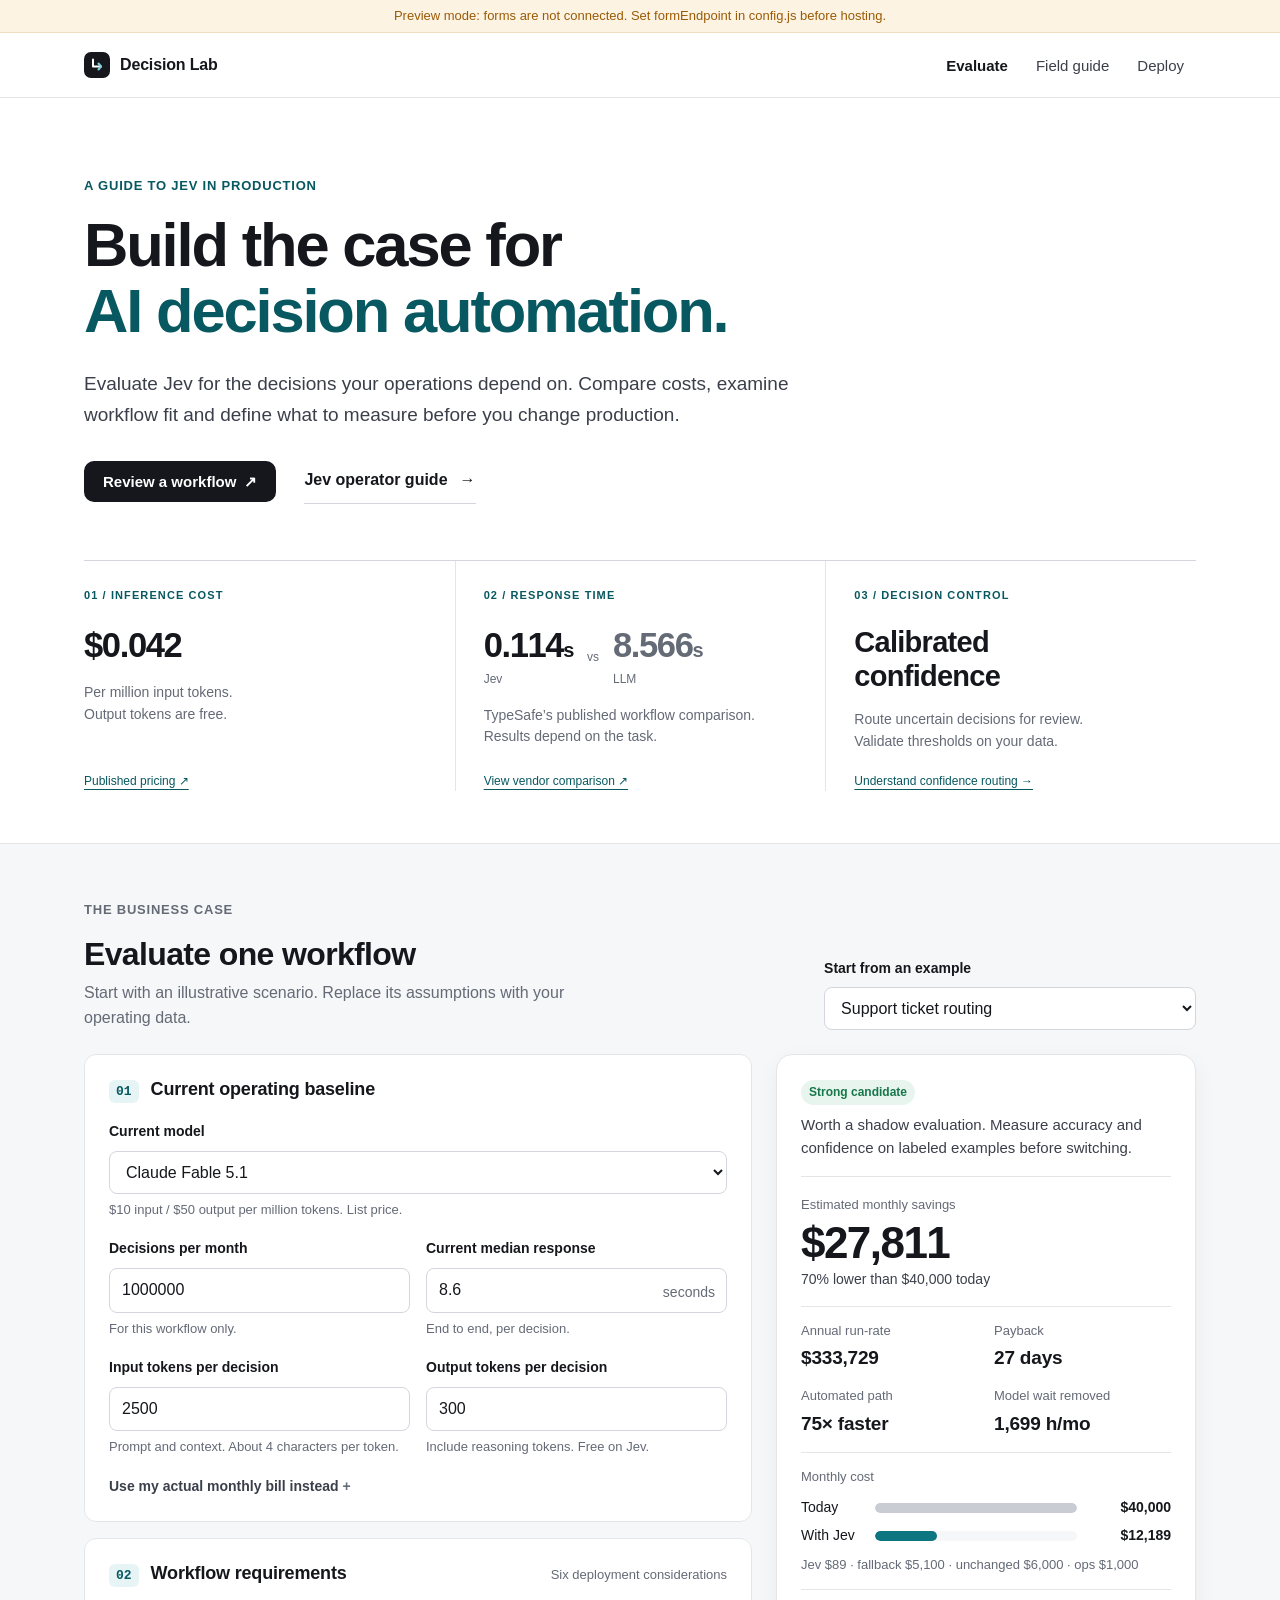
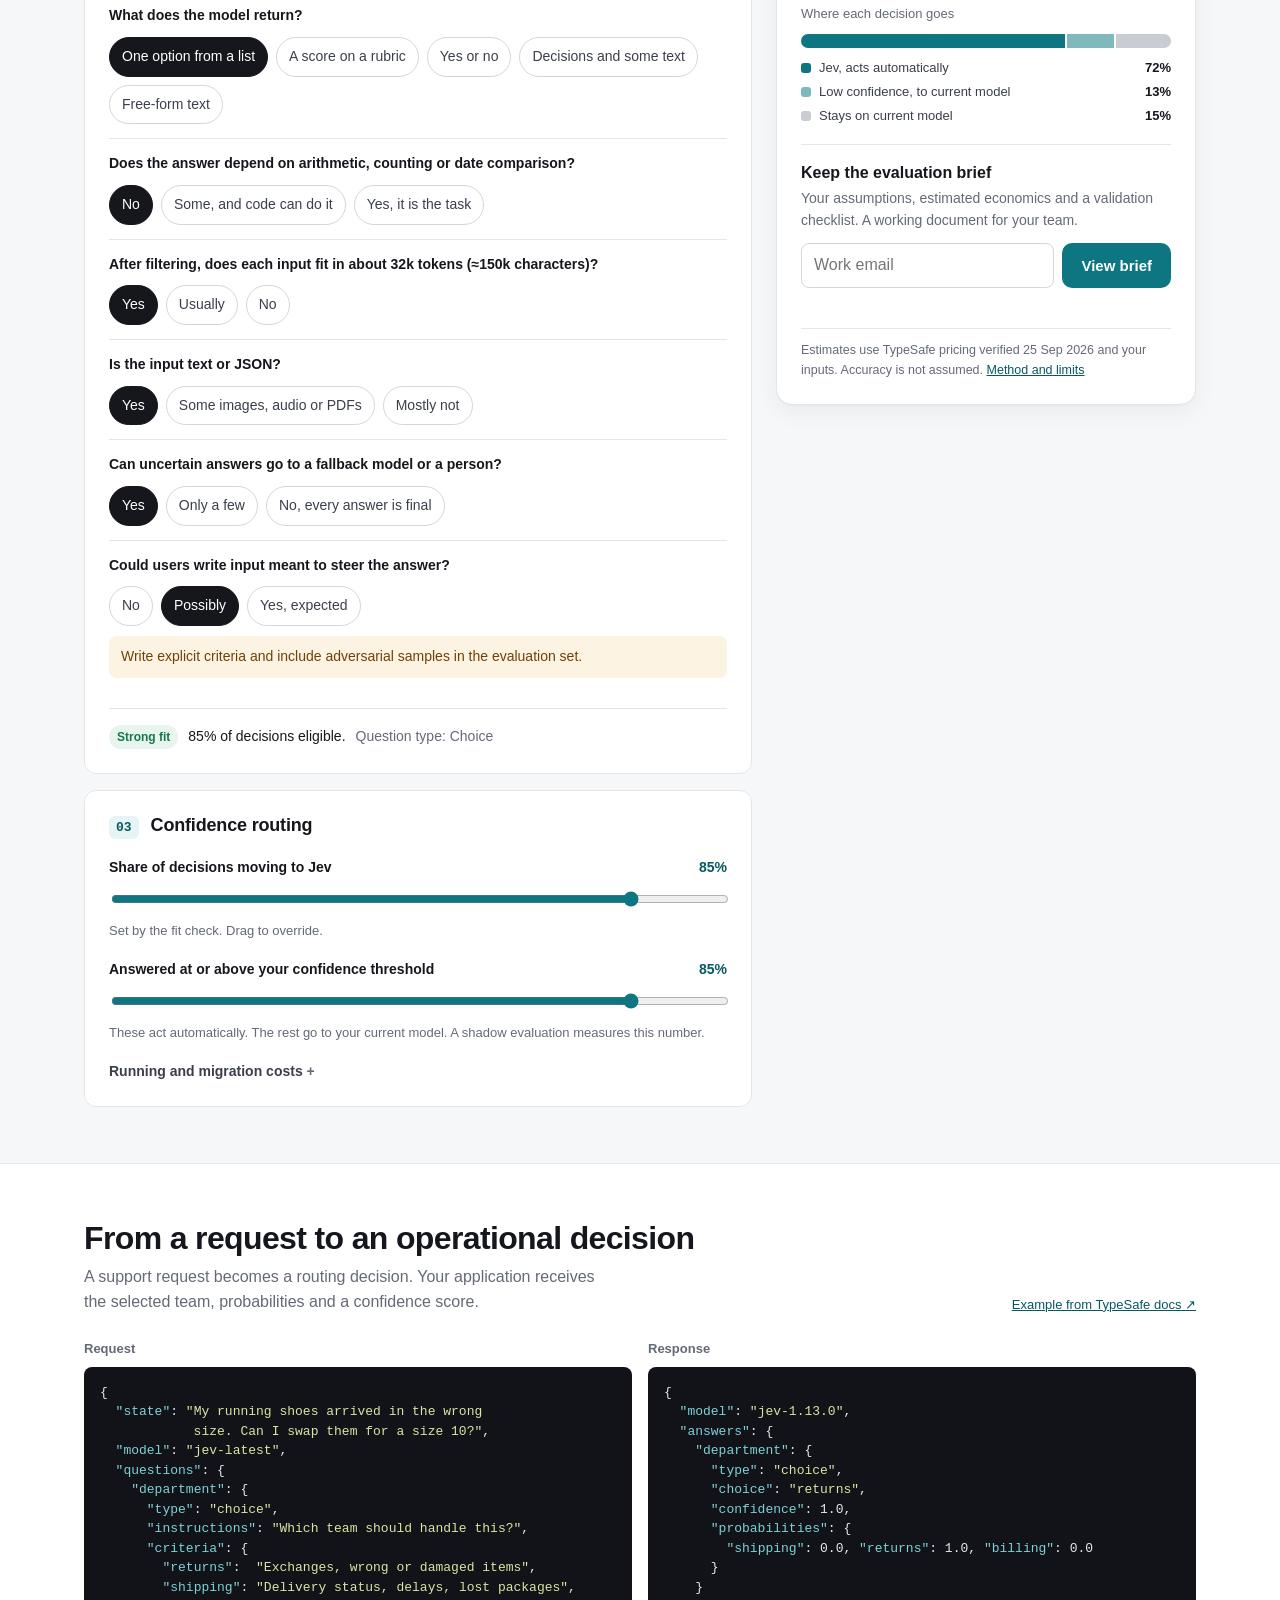
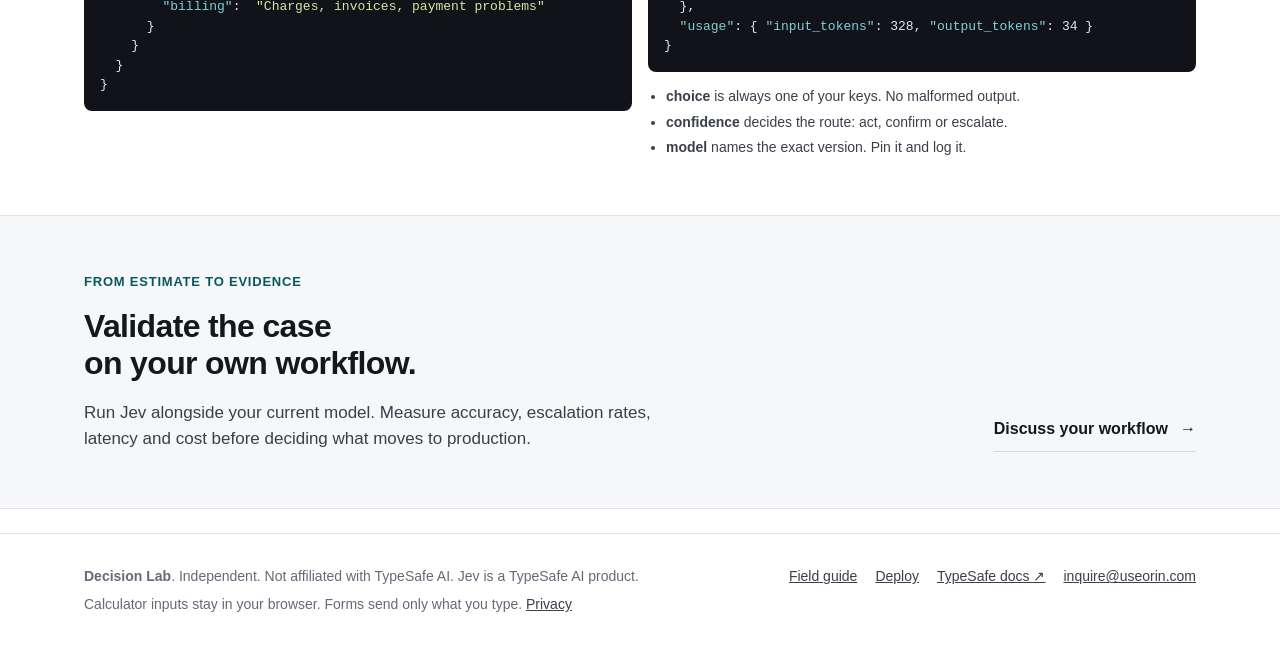
==== index.html @ 4c955097 "Publish JevLab V2 static site" ====
<!doctype html>
<html lang="en">
<head>
  <meta charset="utf-8">
  <meta name="viewport" content="width=device-width, initial-scale=1">
  <title>Evaluate Jev for production workflows | Decision Lab</title>
  <meta name="description" content="Evaluate Jev against your current workflow. Model operating costs, examine deployment constraints and identify what to validate before migration.">
  <link rel="icon" type="image/svg+xml" href="data:image/svg+xml,%3Csvg xmlns='http://www.w3.org/2000/svg' viewBox='0 0 32 32'%3E%3Crect width='32' height='32' rx='8' fill='%2315171c'/%3E%3Cpath d='M10 8v10h12' stroke='%23fff' stroke-width='3' fill='none' stroke-linecap='round' stroke-linejoin='round'/%3E%3Cpath d='M18 14l4 4-4 4' stroke='%237fd1d8' stroke-width='3' fill='none' stroke-linecap='round' stroke-linejoin='round'/%3E%3C/svg%3E">
  <link rel="stylesheet" href="assets/site.css">
  <link rel="stylesheet" href="assets/assess.css">
</head>
<body>

<header class="site-header">
  <div class="wrap">
    <a class="brand" href="index.html">
      <span class="brand-mark" aria-hidden="true"><svg viewBox="0 0 14 14"><path d="M3 1.5v7h8" stroke="#fff" stroke-width="2" fill="none" stroke-linecap="round" stroke-linejoin="round"/><path d="M8.5 5.5l2.5 3-2.5 3" stroke="#7fd1d8" stroke-width="2" fill="none" stroke-linecap="round" stroke-linejoin="round"/></svg></span>
      <span data-brand>Decision Lab</span>
    </a>
    <nav class="nav" aria-label="Main">
      <a href="index.html" aria-current="page">Evaluate</a>
      <a href="guide.html">Field guide</a>
      <a href="partner.html">Deploy</a>
    </nav>
  </div>
</header>

<main>
  <!-- 1. Hero: the outcome, then the three sourced facts -->
  <section class="hero evaluate-hero">
    <div class="wrap">
      <p class="eyebrow">A guide to Jev in production</p>
      <h1>Build the case for<br><span>AI decision automation.</span></h1>
      <p class="lede">Evaluate Jev for the decisions your operations depend on. Compare costs, examine workflow fit and define what to measure before you change production.</p>
      <div class="hero-actions">
        <a class="btn btn-primary" href="#assess">Review a workflow <span aria-hidden="true">↗</span></a>
        <a class="hero-link" href="guide.html">Jev operator guide <span aria-hidden="true">→</span></a>
      </div>
      <div class="proof" aria-label="Jev: cost, speed and control">
        <div class="proof-card"><span class="proof-label">01 / Inference cost</span><strong class="proof-value num">$0.042</strong><p>Per million input tokens.<br>Output tokens are free.</p><a href="https://docs.typesafe.ai/models" target="_blank" rel="noopener">Published pricing ↗</a></div>
        <div class="proof-card"><span class="proof-label">02 / Response time</span><div class="proof-comparison"><div><strong class="proof-value num">0.114<span>s</span></strong><span>Jev</span></div><span class="versus">vs</span><div><strong class="proof-value secondary num">8.566<span>s</span></strong><span>LLM</span></div></div><p>TypeSafe’s published workflow comparison. Results depend on the task.</p><a href="https://typesafe.ai" target="_blank" rel="noopener">View vendor comparison ↗</a></div>
        <div class="proof-card"><span class="proof-label">03 / Decision control</span><strong class="proof-value proof-text">Calibrated<br>confidence</strong><p>Route uncertain decisions for review. Validate thresholds on your data.</p><a href="guide.html">Understand confidence routing →</a></div>
      </div>
    </div>
  </section>

  <!-- 2. The assessment: inputs on the left, live result on the right -->
  <section id="assess" class="section band">
    <div class="wrap">
      <div class="section-head">
        <div>
          <p class="eyebrow">The business case</p>
          <h2>Evaluate one workflow</h2>
          <p class="muted" style="margin-top:8px">Start with an illustrative scenario. Replace its assumptions with your operating data.</p>
        </div>
        <label class="example-picker">Start from an example
          <select id="example"></select>
        </label>
      </div>

      <div class="assess-grid">
        <div class="steps">

          <!-- Step 1: workload -->
          <fieldset class="card step" id="step-workload">
            <legend class="visually-hidden">Current workload</legend>
            <div class="step-title"><span class="step-no">01</span><h3>Current operating baseline</h3></div>

            <div class="field">
              <label for="model">Current model</label>
              <select id="model"></select>
              <span class="hint" id="model-price"></span>
            </div>
            <div class="field-row custom-price" id="custom-price" hidden>
              <div class="field"><label for="price-in">Input price <span class="hint" style="display:inline">USD / M tokens</span></label><input id="price-in" type="number" min="0" step="any" inputmode="decimal"></div>
              <div class="field"><label for="price-out">Output price <span class="hint" style="display:inline">USD / M tokens</span></label><input id="price-out" type="number" min="0" step="any" inputmode="decimal"></div>
            </div>

            <div class="field-row">
              <div class="field">
                <label for="volume">Decisions per month</label>
                <input id="volume" type="number" min="0" step="1" inputmode="numeric">
                <span class="hint">For this workflow only.</span>
              </div>
              <div class="field">
                <label for="latency">Current median response</label>
                <div class="input-affix"><input id="latency" type="number" min="0" step="any" inputmode="decimal"><span>seconds</span></div>
                <span class="hint">End to end, per decision.</span>
              </div>
            </div>
            <div class="field-row">
              <div class="field">
                <label for="tok-in">Input tokens per decision</label>
                <input id="tok-in" type="number" min="1" step="1" inputmode="numeric">
                <span class="hint">Prompt and context. About 4 characters per token.</span>
              </div>
              <div class="field">
                <label for="tok-out">Output tokens per decision</label>
                <input id="tok-out" type="number" min="0" step="1" inputmode="numeric">
                <span class="hint">Include reasoning tokens. Free on Jev.</span>
              </div>
            </div>

            <details id="bill-details">
              <summary>Use my actual monthly bill instead</summary>
              <div class="field" style="margin-top:14px">
                <label for="bill">Monthly model cost for this workflow</label>
                <div class="input-affix"><input id="bill" type="number" min="0" step="any" inputmode="decimal" placeholder="Leave empty to calculate from tokens"><span>USD</span></div>
                <span class="hint">Overrides the token-based estimate. Useful with caching or batch discounts.</span>
              </div>
            </details>
          </fieldset>

          <!-- Step 2: fit check -->
          <fieldset class="card step" id="step-fit">
            <legend class="visually-hidden">Fit check</legend>
            <div class="step-title"><span class="step-no">02</span><h3>Workflow requirements</h3><span class="step-meta">Six deployment considerations</span></div>
            <div id="fit-questions"></div>
          </fieldset>

          <!-- Step 3: confidence routing and running costs -->
          <fieldset class="card step" id="step-routing">
            <legend class="visually-hidden">Confidence routing</legend>
            <div class="step-title"><span class="step-no">03</span><h3>Confidence routing</h3></div>

            <div class="field">
              <label for="eligible">Share of decisions moving to Jev <output id="eligible-out" class="range-out num"></output></label>
              <input id="eligible" type="range" min="0" max="100" step="5">
              <span class="hint" id="eligible-hint">Set by the fit check.</span>
            </div>
            <div class="field">
              <label for="auto">Answered at or above your confidence threshold <output id="auto-out" class="range-out num"></output></label>
              <input id="auto" type="range" min="0" max="100" step="5">
              <span class="hint">These act automatically. The rest go to your current model. A shadow evaluation measures this number.</span>
            </div>

            <details>
              <summary>Running and migration costs</summary>
              <div class="field-row" style="margin-top:14px">
                <div class="field">
                  <label for="ops">Added monthly operations</label>
                  <div class="input-affix"><input id="ops" type="number" min="0" step="any" inputmode="decimal"><span>USD</span></div>
                  <span class="hint">Monitoring, review queue, retries.</span>
                </div>
                <div class="field">
                  <label for="migration">One-time migration effort</label>
                  <div class="input-affix"><input id="migration" type="number" min="0" step="any" inputmode="decimal"><span>USD</span></div>
                  <span class="hint">Evaluation, integration, rollout.</span>
                </div>
              </div>
              <div class="field" style="max-width:50%">
                <label for="jev-tok">Jev input tokens per decision</label>
                <input id="jev-tok" type="number" min="1" step="1" inputmode="numeric">
                <span class="hint">Usually at or below today’s prompt. No output-format instructions needed.</span>
              </div>
            </details>
          </fieldset>
        </div>

        <!-- Live result -->
        <aside class="result" id="result" aria-live="polite">
          <div class="result-inner">
            <div class="verdict" id="verdict">
              <span class="tag" id="verdict-tag"></span>
              <p id="verdict-text"></p>
            </div>

            <div class="kpi-main">
              <span class="kpi-label">Estimated monthly savings</span>
              <strong class="num" id="r-savings">—</strong>
              <span class="kpi-sub num" id="r-savings-sub"></span>
            </div>

            <div class="kpis">
              <div><span class="kpi-label">Annual run-rate</span><strong class="num" id="r-annual">—</strong></div>
              <div><span class="kpi-label">Payback</span><strong class="num" id="r-payback">—</strong></div>
              <div><span class="kpi-label">Automated path</span><strong class="num" id="r-speed">—</strong></div>
              <div><span class="kpi-label">Model wait removed</span><strong class="num" id="r-hours">—</strong></div>
            </div>

            <div class="viz">
              <div class="viz-head"><span class="kpi-label">Monthly cost</span></div>
              <div class="cost-row"><span>Today</span><div class="track"><div class="bar bar-now" id="bar-now"></div></div><strong class="num" id="r-now">—</strong></div>
              <div class="cost-row"><span>With Jev</span><div class="track"><div class="bar bar-new" id="bar-new"></div></div><strong class="num" id="r-new">—</strong></div>
              <p class="viz-note num" id="r-cost-parts"></p>
            </div>

            <div class="viz">
              <div class="viz-head"><span class="kpi-label">Where each decision goes</span></div>
              <div class="stack" id="route-stack" role="img" aria-label="Decision routing split">
                <span class="seg-jev" id="seg-jev"></span><span class="seg-fb" id="seg-fb"></span><span class="seg-stay" id="seg-stay"></span>
              </div>
              <ul class="legend num">
                <li><i class="dot dot-jev"></i>Jev, acts automatically <b id="l-jev"></b></li>
                <li><i class="dot dot-fb"></i>Low confidence, to current model <b id="l-fb"></b></li>
                <li><i class="dot dot-stay"></i>Stays on current model <b id="l-stay"></b></li>
              </ul>
            </div>

            <p class="error" id="calc-error" role="alert"></p>

            <!-- Value first, then one field. -->
            <form class="brief-form" id="brief-form" novalidate>
              <p class="brief-title">Keep the evaluation brief</p>
              <p class="brief-sub">Your assumptions, estimated economics and a validation checklist. A working document for your team.</p>
              <div class="brief-row">
                <label class="visually-hidden" for="brief-email">Work email</label>
                <input id="brief-email" name="email" type="email" autocomplete="email" placeholder="Work email" required>
                <div class="hp" aria-hidden="true"><label>Website<input name="website" tabindex="-1" autocomplete="off"></label></div>
                <button class="btn btn-accent" type="submit">View brief</button>
              </div>
              <p class="status" id="brief-status" role="status"></p>
            </form>

            <!-- Shown after the brief: two optional details and a booking link -->
            <form class="followup" id="followup-form" hidden novalidate>
              <p class="brief-title">Add your operating context</p>
              <p class="brief-sub">Optional details to accompany your evaluation.</p>
              <div class="field"><label for="fu-company">Company</label><input id="fu-company" name="company" type="text" autocomplete="organization"></div>
              <div class="field">
                <span class="label">Your role</span>
                <div class="seg" role="radiogroup">
                  <input type="radio" name="role" id="role-exec" value="VP or Director"><label for="role-exec">VP or Director</label>
                  <input type="radio" name="role" id="role-mgr" value="Engineering manager"><label for="role-mgr">Eng manager</label>
                  <input type="radio" name="role" id="role-eng" value="Engineer"><label for="role-eng">Engineer</label>
                  <input type="radio" name="role" id="role-other" value="Other"><label for="role-other">Other</label>
                </div>
              </div>
              <div class="followup-actions">
                <button class="btn btn-ghost btn-sm" type="submit">Save details</button>
                <a class="hero-link small" href="partner.html">Explore implementation →</a>
              </div>
              <p class="status" id="followup-status" role="status"></p>
            </form>
            <button class="link-btn small" id="reopen-brief" hidden type="button">Open the brief again</button>

            <p class="assumptions">Estimates use TypeSafe pricing verified <span data-verified></span> and your inputs. Accuracy is not assumed. <a href="guide.html#limits">Method and limits</a></p>
          </div>
        </aside>
      </div>
    </div>
  </section>

  <!-- 3. What a typed decision looks like: the real example from TypeSafe's docs -->
  <section class="section">
    <div class="wrap">
      <div class="section-head">
        <div>
          <h2>From a request to an operational decision</h2>
          <p class="muted" style="margin-top:8px">A support request becomes a routing decision. Your application receives the selected team, probabilities and a confidence score.</p>
        </div>
        <a class="small" href="https://docs.typesafe.ai/primitives/choice" target="_blank" rel="noopener">Example from TypeSafe docs ↗</a>
      </div>
      <div class="grid-2 code-pair">
        <div>
          <p class="code-label">Request</p>
<pre><code>{
  <span class="k">"state"</span>: <span class="s">"My running shoes arrived in the wrong
            size. Can I swap them for a size 10?"</span>,
  <span class="k">"model"</span>: <span class="s">"jev-latest"</span>,
  <span class="k">"questions"</span>: {
    <span class="k">"department"</span>: {
      <span class="k">"type"</span>: <span class="s">"choice"</span>,
      <span class="k">"instructions"</span>: <span class="s">"Which team should handle this?"</span>,
      <span class="k">"criteria"</span>: {
        <span class="k">"returns"</span>:  <span class="s">"Exchanges, wrong or damaged items"</span>,
        <span class="k">"shipping"</span>: <span class="s">"Delivery status, delays, lost packages"</span>,
        <span class="k">"billing"</span>:  <span class="s">"Charges, invoices, payment problems"</span>
      }
    }
  }
}</code></pre>
        </div>
        <div>
          <p class="code-label">Response</p>
<pre><code>{
  <span class="k">"model"</span>: <span class="s">"jev-1.13.0"</span>,
  <span class="k">"answers"</span>: {
    <span class="k">"department"</span>: {
      <span class="k">"type"</span>: <span class="s">"choice"</span>,
      <span class="k">"choice"</span>: <span class="s">"returns"</span>,
      <span class="k">"confidence"</span>: 1.0,
      <span class="k">"probabilities"</span>: {
        <span class="k">"shipping"</span>: 0.0, <span class="k">"returns"</span>: 1.0, <span class="k">"billing"</span>: 0.0
      }
    }
  },
  <span class="k">"usage"</span>: { <span class="k">"input_tokens"</span>: 328, <span class="k">"output_tokens"</span>: 34 }
}</code></pre>
          <ul class="code-notes">
            <li><b>choice</b> is always one of your keys. No malformed output.</li>
            <li><b>confidence</b> decides the route: act, confirm or escalate.</li>
            <li><b>model</b> names the exact version. Pin it and log it.</li>
          </ul>
        </div>
      </div>
    </div>
  </section>

  <!-- 4. Partner band -->
  <section class="section band">
    <div class="wrap partner-band">
      <div>
        <p class="eyebrow">From estimate to evidence</p>
        <h2>Validate the case<br>on your own workflow.</h2>
        <p class="lede" style="font-size:17px">Run Jev alongside your current model. Measure accuracy, escalation rates, latency and cost before deciding what moves to production.</p>
      </div>
      <div class="partner-band-actions">
        <a class="hero-link" href="partner.html">Discuss your workflow <span aria-hidden="true">→</span></a>
      </div>
    </div>
  </section>
</main>

<!-- Mobile: live result pinned to the bottom until the full result is on screen -->
<div class="sticky-result" id="sticky-result" hidden>
  <div><span class="kpi-label">Monthly savings</span><strong class="num" id="s-savings">—</strong></div>
  <div><span class="kpi-label">Automated path</span><strong class="num" id="s-speed">—</strong></div>
  <a class="btn btn-accent btn-sm" href="#result">See result</a>
</div>

<footer class="site-footer">
  <div class="wrap">
    <div>
      <p><strong data-brand>Decision Lab</strong>. Independent. Not affiliated with TypeSafe AI. Jev is a TypeSafe AI product.</p>
      <p style="margin-top:6px">Calculator inputs stay in your browser. Forms send only what you type. <a href="partner.html#privacy">Privacy</a></p>
    </div>
    <nav aria-label="Footer">
      <a href="guide.html">Field guide</a>
      <a href="partner.html">Deploy</a>
      <a href="https://docs.typesafe.ai" target="_blank" rel="noopener">TypeSafe docs ↗</a>
      <a data-contact href="#"></a>
    </nav>
  </div>
</footer>

<!-- The brief: rendered by assess.js, printable as a PDF -->
<dialog id="brief-dialog" aria-labelledby="brief-heading">
  <div class="dialog-actions">
    <button class="btn btn-primary btn-sm" id="print-brief" type="button">Save as PDF</button>
    <button class="btn btn-ghost btn-sm" id="close-brief" type="button">Close</button>
  </div>
  <article id="brief-body"></article>
</dialog>

<script src="config.js"></script>
<script src="assets/site.js"></script>
<script src="assets/assess.js"></script>
</body>
</html>
---- assets/site.css ----
/* Decision Lab: shared styles for all three pages. */

/* ---------- 1. Tokens ---------- */
:root {
  --ink: #15171c;
  --ink-2: #3a3f4a;
  --muted: #646a76;
  --line: #e3e5e9;
  --line-2: #d3d6dc;
  --panel: #f6f7f8;
  --bg: #ffffff;

  --accent: #0d7680;
  --accent-ink: #075860;
  --accent-soft: #e7f4f5;

  --good: #17774a;
  --good-soft: #e8f5ee;
  --warn: #9a5b06;
  --warn-soft: #fcf3e3;
  --bad: #b3261e;
  --bad-soft: #fcecea;

  /* Chart series: Jev automated, fallback, stays on current model */
  --s-jev: #0d7680;
  --s-fallback: #7fb9be;
  --s-stay: #c9ccd2;

  --radius: 12px;
  --radius-sm: 8px;
  --max: 1160px;
  --font: -apple-system, BlinkMacSystemFont, "Segoe UI", Inter, Roboto, "Helvetica Neue", Arial, sans-serif;
  --mono: ui-monospace, SFMono-Regular, Menlo, Consolas, monospace;
}

/* ---------- 2. Base ---------- */
* { box-sizing: border-box; }
html { scroll-behavior: smooth; -webkit-text-size-adjust: 100%; }
body {
  margin: 0;
  background: var(--bg);
  color: var(--ink);
  font: 16px/1.55 var(--font);
  -webkit-font-smoothing: antialiased;
}
h1, h2, h3, h4 { margin: 0; line-height: 1.15; letter-spacing: -0.02em; font-weight: 650; }
h1 { font-size: clamp(34px, 5vw, 54px); letter-spacing: -0.035em; }
h2 { font-size: clamp(24px, 3vw, 32px); }
h3 { font-size: 18px; letter-spacing: -0.01em; }
p { margin: 0; }
a { color: var(--accent-ink); }
a:hover { color: var(--ink); }
code, pre { font-family: var(--mono); font-size: 13px; }
.num { font-variant-numeric: tabular-nums; }
.muted { color: var(--muted); }
.small { font-size: 13px; }
.wrap { max-width: var(--max); margin: 0 auto; padding: 0 24px; }
[hidden] { display: none !important; }
.visually-hidden { position: absolute; width: 1px; height: 1px; overflow: hidden; clip: rect(0 0 0 0); white-space: nowrap; }
:focus-visible { outline: 2px solid var(--accent); outline-offset: 2px; }

/* ---------- 3. Preview banner (only when no form endpoint is set) ---------- */
.preview-banner {
  background: var(--warn-soft); color: var(--warn);
  font-size: 13px; text-align: center; padding: 6px 16px;
  border-bottom: 1px solid #f0dfbf;
}

/* ---------- 4. Header and nav ---------- */
.site-header { position: sticky; top: 0; z-index: 20; background: rgba(255,255,255,.92); backdrop-filter: saturate(1.4) blur(10px); border-bottom: 1px solid var(--line); }
.site-header .wrap { display: flex; align-items: center; gap: 24px; height: 64px; }
.brand { display: inline-flex; align-items: center; gap: 10px; font-weight: 650; color: var(--ink); text-decoration: none; letter-spacing: -0.01em; }
.brand-mark { width: 26px; height: 26px; border-radius: 7px; background: var(--ink); display: grid; place-items: center; }
.brand-mark svg { width: 14px; height: 14px; }
.nav { display: flex; gap: 4px; margin-left: auto; align-items: center; }
.nav a { color: var(--ink-2); text-decoration: none; font-size: 15px; padding: 8px 12px; border-radius: 8px; }
.nav a:hover { background: var(--panel); color: var(--ink); }
.nav a[aria-current="page"] { color: var(--ink); font-weight: 600; }
.nav .btn { margin-left: 8px; }
.nav a.btn-primary, .nav a.btn-primary:hover { color: #fff; background: var(--ink); }

/* ---------- 5. Buttons ---------- */
.btn {
  display: inline-flex; align-items: center; justify-content: center; gap: 8px;
  font: 600 15px/1 var(--font); text-decoration: none; cursor: pointer;
  border-radius: 10px; padding: 12px 18px; border: 1px solid transparent;
  transition: background .15s, border-color .15s, color .15s;
}
.btn-primary { background: var(--ink); color: #fff; }
.btn-primary:hover { background: #2a2e37; color: #fff; }
.btn-accent { background: var(--accent); color: #fff; }
.btn-accent:hover { background: var(--accent-ink); color: #fff; }
.btn-ghost { background: #fff; color: var(--ink); border-color: var(--line-2); }
.btn-ghost:hover { border-color: var(--ink); color: var(--ink); }
.btn-sm { padding: 9px 14px; font-size: 14px; }
.btn[disabled] { opacity: .5; cursor: not-allowed; }
.link-btn { background: none; border: 0; padding: 0; font: inherit; color: var(--accent-ink); cursor: pointer; text-decoration: underline; text-underline-offset: 2px; }
.hero-link { display: inline-flex; align-items: center; gap: 12px; color: var(--ink); font-weight: 600; text-decoration: none; padding: 10px 0; border-bottom: 1px solid var(--line-2); }
.hero-link:hover { color: var(--accent-ink); border-color: var(--accent); }

/* ---------- 6. Hero ---------- */
.hero { padding: 64px 0 40px; }
.eyebrow { font-size: 13px; font-weight: 600; letter-spacing: .06em; text-transform: uppercase; color: var(--accent-ink); margin-bottom: 16px; }
.lede { font-size: 19px; color: var(--ink-2); max-width: 620px; margin-top: 18px; }
.hero-actions { display: flex; gap: 12px; flex-wrap: wrap; margin-top: 28px; }

/* Proof strip: three sourced facts */
.proof { display: grid; grid-template-columns: repeat(3, 1fr); border: 1px solid var(--line); border-radius: var(--radius); margin-top: 44px; }
.proof > div { padding: 18px 20px; }
.proof > div + div { border-left: 1px solid var(--line); }
.proof strong { display: block; font-size: 22px; letter-spacing: -0.02em; font-weight: 650; }
.proof span { font-size: 14px; color: var(--muted); }

/* ---------- 7. Sections ---------- */
.section { padding: 56px 0; }
.section-head { display: flex; justify-content: space-between; align-items: end; gap: 24px; margin-bottom: 24px; }
.section-head p { color: var(--muted); max-width: 520px; }
.band { background: var(--panel); border-top: 1px solid var(--line); border-bottom: 1px solid var(--line); }

/* ---------- 8. Form controls ---------- */
label, .label { display: block; font-size: 14px; font-weight: 600; color: var(--ink); }
.hint { display: block; font-size: 13px; font-weight: 400; color: var(--muted); margin-top: 6px; }
input[type=text], input[type=email], input[type=number], input[type=url], select, textarea {
  width: 100%; margin-top: 8px; padding: 11px 12px;
  font: 16px/1.3 var(--font); color: var(--ink);
  background: #fff; border: 1px solid var(--line-2); border-radius: var(--radius-sm);
}
textarea { resize: vertical; min-height: 88px; }
input:focus, select:focus, textarea:focus { outline: 2px solid var(--accent); outline-offset: 0; border-color: var(--accent); }
input[aria-invalid=true] { border-color: var(--bad); }
input[type=range] { width: 100%; accent-color: var(--accent); margin-top: 12px; }
.field { margin-bottom: 18px; }
.field-row { display: grid; grid-template-columns: 1fr 1fr; gap: 16px; }
.input-affix { position: relative; }
.input-affix span { position: absolute; right: 12px; top: 50%; transform: translateY(-20%); color: var(--muted); font-size: 14px; pointer-events: none; }
.input-affix input { padding-right: 64px; }

/* Segmented choice (radio pills) */
.seg { display: flex; flex-wrap: wrap; gap: 8px; margin-top: 10px; }
.seg input { position: absolute; opacity: 0; pointer-events: none; }
.seg label {
  font-weight: 500; font-size: 14px; color: var(--ink-2);
  padding: 8px 12px; border: 1px solid var(--line-2); border-radius: 999px; cursor: pointer; background: #fff;
}
.seg label:hover { border-color: var(--ink); }
.seg input:checked + label { background: var(--ink); color: #fff; border-color: var(--ink); }
.seg input:focus-visible + label { outline: 2px solid var(--accent); outline-offset: 2px; }

/* Honeypot: hidden from people, visible to bots */
.hp { position: absolute; left: -9999px; width: 1px; height: 1px; overflow: hidden; }

details > summary { cursor: pointer; list-style: none; font-weight: 600; font-size: 14px; color: var(--ink-2); }
details > summary::-webkit-details-marker { display: none; }
details > summary::after { content: " +"; color: var(--muted); }
details[open] > summary::after { content: " –"; }

/* ---------- 9. Status messages ---------- */
.status { font-size: 14px; margin-top: 10px; min-height: 1em; }
.status.ok { color: var(--good); }
.status.err { color: var(--bad); }

/* ---------- 10. Cards and tables ---------- */
.card { border: 1px solid var(--line); border-radius: var(--radius); padding: 24px; background: #fff; }
.grid-3 { display: grid; grid-template-columns: repeat(3, minmax(0, 1fr)); gap: 16px; }
.grid-2 { display: grid; grid-template-columns: repeat(2, minmax(0, 1fr)); gap: 16px; }
.step-no { font: 600 13px/1 var(--mono); color: var(--accent-ink); background: var(--accent-soft); border-radius: 6px; padding: 5px 7px; display: inline-block; margin-bottom: 14px; }
table { width: 100%; border-collapse: collapse; font-size: 15px; }
th, td { text-align: left; padding: 12px 14px; border-bottom: 1px solid var(--line); vertical-align: top; }
th { font-size: 13px; font-weight: 600; color: var(--muted); }
.table-wrap { overflow-x: auto; border: 1px solid var(--line); border-radius: var(--radius); }
.table-wrap table tr:last-child td { border-bottom: 0; }
pre { max-width: 100%; background: #111318; color: #e6e8ec; border-radius: var(--radius-sm); padding: 16px; overflow-x: auto; line-height: 1.5; margin: 0; }
pre .k { color: #7fd1d8; } pre .s { color: #d6e6a3; } pre .c { color: #8b919c; }

/* Tags */
.tag { display: inline-block; font-size: 12px; font-weight: 600; padding: 3px 8px; border-radius: 999px; }
.tag-good { background: var(--good-soft); color: var(--good); }
.tag-warn { background: var(--warn-soft); color: var(--warn); }
.tag-bad { background: var(--bad-soft); color: var(--bad); }
.tag-neutral { background: var(--panel); color: var(--ink-2); }

/* ---------- 11. Footer ---------- */
.site-footer { border-top: 1px solid var(--line); padding: 32px 0 48px; margin-top: 24px; font-size: 14px; color: var(--muted); }
.site-footer .wrap { display: grid; grid-template-columns: 1.4fr 1fr; gap: 24px; }
.site-footer nav { display: flex; gap: 18px; justify-content: flex-end; flex-wrap: wrap; }
.site-footer a { color: var(--ink-2); }

/* ---------- 12. Responsive ---------- */
@media (max-width: 860px) {
  .site-header .wrap { flex-wrap: wrap; gap: 10px; height: auto; min-height: 64px; padding-top: 14px; padding-bottom: 14px; }
  .nav { flex-wrap: wrap; }
  .nav a:not(.btn) { display: inline-block; }
  .nav .nav-keep { display: inline-block !important; }
  .proof { grid-template-columns: 1fr; }
  .proof > div + div { border-left: 0; border-top: 1px solid var(--line); }
  .grid-3, .grid-2 { grid-template-columns: minmax(0, 1fr); }
  .section-head { flex-direction: column; align-items: start; }
  .site-footer .wrap { grid-template-columns: 1fr; }
  .site-footer nav { justify-content: flex-start; }
}
@media (max-width: 560px) {
  .wrap { padding: 0 16px; }
  .hero { padding: 40px 0 28px; }
  .lede { font-size: 17px; }
  .field-row { grid-template-columns: 1fr; gap: 0; }
  .nav .btn { padding: 9px 12px; font-size: 14px; }
  .site-header .nav { width: 100%; justify-content: space-between; gap: 4px; }
  .site-header .nav a { font-size: 13px; padding: 8px 4px; }
  main section[id] { scroll-margin-top: 112px; }
}

/* ---------- 13. Print: only the brief prints ---------- */
@media print {
  body.printing > *:not(#brief-dialog) { display: none !important; }
  body.printing #brief-dialog { position: static; border: 0; padding: 0; max-width: none; box-shadow: none; }
  body.printing .dialog-actions { display: none !important; }
}
---- assets/assess.css ----
/* Decision Lab: styles for the assessment page only. */

/* Editorial hero: business question followed by sourced evidence. */
.evaluate-hero { padding: 78px 0 52px; }
.evaluate-hero h1 { font-size: clamp(38px, 4.8vw, 64px); max-width: 940px; line-height: 1.07; }
.evaluate-hero h1 > span { color: var(--accent-ink); }
.evaluate-hero .lede { max-width: 720px; line-height: 1.65; margin-top: 24px; }
.evaluate-hero .hero-actions { align-items: center; gap: 28px; }
.evaluate-hero .proof { border: 0; border-radius: 0; border-top: 1px solid var(--line-2); margin-top: 56px; }
.evaluate-hero .proof-card { padding: 26px 28px 0; display: flex; flex-direction: column; align-items: flex-start; }
.evaluate-hero .proof-card:first-child { padding-left: 0; }
.evaluate-hero .proof-card:last-child { padding-right: 0; }
.evaluate-hero .proof-label { display: block; font-size: 11px; text-transform: uppercase; letter-spacing: .1em; color: var(--accent-ink); font-weight: 650; margin-bottom: 22px; }
.evaluate-hero .proof-value { font-size: clamp(28px, 2.7vw, 38px); line-height: 1.15; letter-spacing: -.04em; font-weight: 600; }
.evaluate-hero .proof-text { font-size: 29px; letter-spacing: -.025em; }
.evaluate-hero .proof-card p { font-size: 14px; color: var(--muted); margin: 16px 0 20px; max-width: 280px; }
.evaluate-hero .proof-card > a { font-size: 12px; text-underline-offset: 4px; margin-top: auto; }
.proof-comparison { display: flex; gap: 14px; align-items: center; }
.proof-comparison > div > span { display: block; font-size: 12px; margin-top: 4px; }
.proof-comparison .proof-value > span { font-size: 20px; color: inherit; }
.proof-comparison .secondary { color: var(--muted); }
.proof-comparison .versus { font-size: 12px; }
@media (max-width: 860px) {
  .evaluate-hero .proof { gap: 0; margin-top: 36px; }
  .evaluate-hero .proof-card, .evaluate-hero .proof-card:first-child, .evaluate-hero .proof-card:last-child { padding: 24px 0; }
  .evaluate-hero .proof-label { margin-bottom: 12px; }
  .evaluate-hero .proof-card p { max-width: none; margin: 12px 0; }
}
@media (max-width: 560px) {
  .evaluate-hero { padding: 40px 0 12px; }
  .evaluate-hero .hero-actions { gap: 20px; }
}

/* ---------- Layout: steps left, sticky result right ---------- */
.assess-grid { display: grid; grid-template-columns: minmax(0, 1fr) 420px; gap: 24px; align-items: start; }
.steps { display: grid; gap: 16px; }
.step { margin: 0; min-width: 0; }
.step-title { display: flex; align-items: baseline; gap: 12px; margin-bottom: 18px; flex-wrap: wrap; }
.step-title .step-no { margin: 0; }
.step-meta { margin-left: auto; font-size: 13px; color: var(--muted); }
.example-picker { min-width: 280px; }
.range-out { float: right; font-weight: 600; color: var(--accent-ink); }

/* ---------- Fit check ---------- */
.fit-q { padding: 14px 0; border-top: 1px solid var(--line); }
.fit-q:first-child { border-top: 0; padding-top: 0; }
.fit-q > .label { font-weight: 600; }
.fit-flag { margin-top: 10px; font-size: 14px; padding: 10px 12px; border-radius: var(--radius-sm); }
.fit-flag.warn { background: var(--warn-soft); color: #6f4204; }
.fit-flag.bad { background: var(--bad-soft); color: #8a1c16; }
.fit-summary { display: flex; gap: 10px; align-items: center; flex-wrap: wrap; margin-top: 16px; padding-top: 16px; border-top: 1px solid var(--line); font-size: 14px; }

/* ---------- Result panel ---------- */
.result { position: sticky; top: 84px; }
.result-inner { background: #fff; border: 1px solid var(--line); border-radius: 16px; padding: 24px; box-shadow: 0 1px 2px rgba(20,23,28,.04), 0 8px 24px rgba(20,23,28,.05); }
.verdict { padding-bottom: 16px; border-bottom: 1px solid var(--line); }
.verdict p { margin-top: 8px; font-size: 15px; color: var(--ink-2); }
.kpi-label { display: block; font-size: 13px; color: var(--muted); }
.kpi-main { padding: 18px 0 14px; }
.kpi-main strong { display: block; font-size: 44px; letter-spacing: -0.035em; font-weight: 700; line-height: 1.1; margin-top: 4px; }
.kpi-main strong.neg { color: var(--bad); }
.kpi-sub { font-size: 14px; color: var(--ink-2); }
.kpis { display: grid; grid-template-columns: 1fr 1fr; gap: 14px 16px; padding: 14px 0; border-top: 1px solid var(--line); }
.kpis strong { display: block; font-size: 19px; font-weight: 650; letter-spacing: -0.01em; margin-top: 2px; }

.viz { padding: 14px 0; border-top: 1px solid var(--line); }
.viz-head { margin-bottom: 10px; }
.cost-row { display: grid; grid-template-columns: 64px 1fr 84px; align-items: center; gap: 10px; font-size: 14px; margin: 6px 0; }
.cost-row strong { text-align: right; font-weight: 600; }
.track { height: 10px; background: var(--panel); border-radius: 999px; overflow: hidden; }
.bar { height: 100%; border-radius: 999px; transition: width .25s ease; }
.bar-now { background: var(--s-stay); }
.bar-new { background: var(--accent); }
.viz-note { font-size: 13px; color: var(--muted); margin-top: 8px; }

.stack { display: flex; height: 14px; border-radius: 999px; overflow: hidden; gap: 2px; background: #fff; }
.stack span { display: block; height: 100%; transition: width .25s ease; }
.seg-jev { background: var(--s-jev); }
.seg-fb { background: var(--s-fallback); }
.seg-stay { background: var(--s-stay); }
.legend { list-style: none; padding: 0; margin: 10px 0 0; font-size: 13px; color: var(--ink-2); display: grid; gap: 4px; }
.legend li { display: flex; align-items: center; gap: 8px; }
.legend b { margin-left: auto; font-weight: 600; color: var(--ink); }
.dot { width: 10px; height: 10px; border-radius: 3px; display: inline-block; }
.dot-jev { background: var(--s-jev); } .dot-fb { background: var(--s-fallback); } .dot-stay { background: var(--s-stay); }

.error { color: var(--bad); font-size: 14px; }
.error:empty { display: none; }

/* Brief capture */
.brief-form, .followup { border-top: 1px solid var(--line); padding-top: 16px; margin-top: 4px; }
.brief-title { font-weight: 650; }
.brief-sub { font-size: 14px; color: var(--muted); margin-top: 2px; }
.brief-row { display: flex; gap: 8px; margin-top: 12px; }
.brief-row input { margin-top: 0; }
.brief-row .btn { flex: none; }
.followup .field { margin: 12px 0 0; }
.followup-actions { display: flex; gap: 8px; flex-wrap: wrap; margin-top: 16px; }
.assumptions { font-size: 12.5px; color: var(--muted); margin-top: 16px; padding-top: 12px; border-top: 1px solid var(--line); }

/* ---------- Code pair ---------- */
.code-label { font-size: 13px; font-weight: 600; color: var(--muted); margin-bottom: 8px; }
.code-notes { margin: 14px 0 0; padding-left: 18px; font-size: 14px; color: var(--ink-2); display: grid; gap: 4px; }

/* ---------- Partner band ---------- */
.partner-band { display: grid; grid-template-columns: 1.5fr 1fr; gap: 32px; align-items: end; }
.partner-band-actions { display: flex; gap: 12px; flex-wrap: wrap; justify-content: flex-end; }

/* ---------- Mobile sticky result ---------- */
.sticky-result {
  position: fixed; left: 0; right: 0; bottom: 0; z-index: 30;
  display: none; align-items: center; gap: 16px;
  padding: 10px 16px calc(10px + env(safe-area-inset-bottom));
  background: #fff; border-top: 1px solid var(--line); box-shadow: 0 -6px 20px rgba(20,23,28,.08);
}
.sticky-result strong { font-size: 17px; font-weight: 700; }
.sticky-result .btn { margin-left: auto; }

/* ---------- Brief dialog ---------- */
dialog#brief-dialog { width: min(820px, calc(100vw - 32px)); max-height: calc(100vh - 48px); border: 1px solid var(--line); border-radius: 16px; padding: 0; }
dialog#brief-dialog::backdrop { background: rgba(20,23,28,.45); }
.dialog-actions { position: sticky; top: 0; display: flex; gap: 8px; justify-content: flex-end; padding: 12px 16px; background: rgba(255,255,255,.95); border-bottom: 1px solid var(--line); }
#brief-body { padding: 28px 36px 40px; }
#brief-body h1 { font-size: 28px; }
#brief-body h2 { font-size: 18px; margin: 28px 0 10px; }
#brief-body p, #brief-body li { font-size: 15px; }
#brief-body table { font-size: 14px; margin-top: 6px; }
#brief-body th, #brief-body td { padding: 8px 10px; }
#brief-body ol, #brief-body ul { padding-left: 20px; margin: 8px 0 0; display: grid; gap: 6px; }
.brief-meta { color: var(--muted); font-size: 14px; margin-top: 6px; }
.brief-kpis { display: grid; grid-template-columns: repeat(4, 1fr); gap: 12px; margin-top: 20px; }
.brief-kpis div { border: 1px solid var(--line); border-radius: 10px; padding: 12px; }
.brief-kpis strong { display: block; font-size: 20px; margin-top: 2px; }
.brief-foot { margin-top: 28px; padding-top: 12px; border-top: 1px solid var(--line); font-size: 12.5px; color: var(--muted); }

/* ---------- Responsive ---------- */
@media (max-width: 1020px) {
  .assess-grid { grid-template-columns: 1fr; }
  .result { position: static; }
  .sticky-result:not([hidden]) { display: flex; }
  body { padding-bottom: 72px; }
  .partner-band { grid-template-columns: 1fr; }
  .partner-band-actions { justify-content: flex-start; }
}
@media (max-width: 560px) {
  .example-picker { min-width: 0; width: 100%; }
  .step-meta { margin-left: 0; width: 100%; }
  .kpi-main strong { font-size: 38px; }
  .brief-row { flex-direction: column; }
  .brief-kpis { grid-template-columns: 1fr 1fr; }
  #brief-body { padding: 20px; }
  .field[style*="max-width"] { max-width: none !important; }
}
@media print {
  .brief-kpis { grid-template-columns: repeat(4, 1fr); }
  #brief-body { padding: 0; }
}
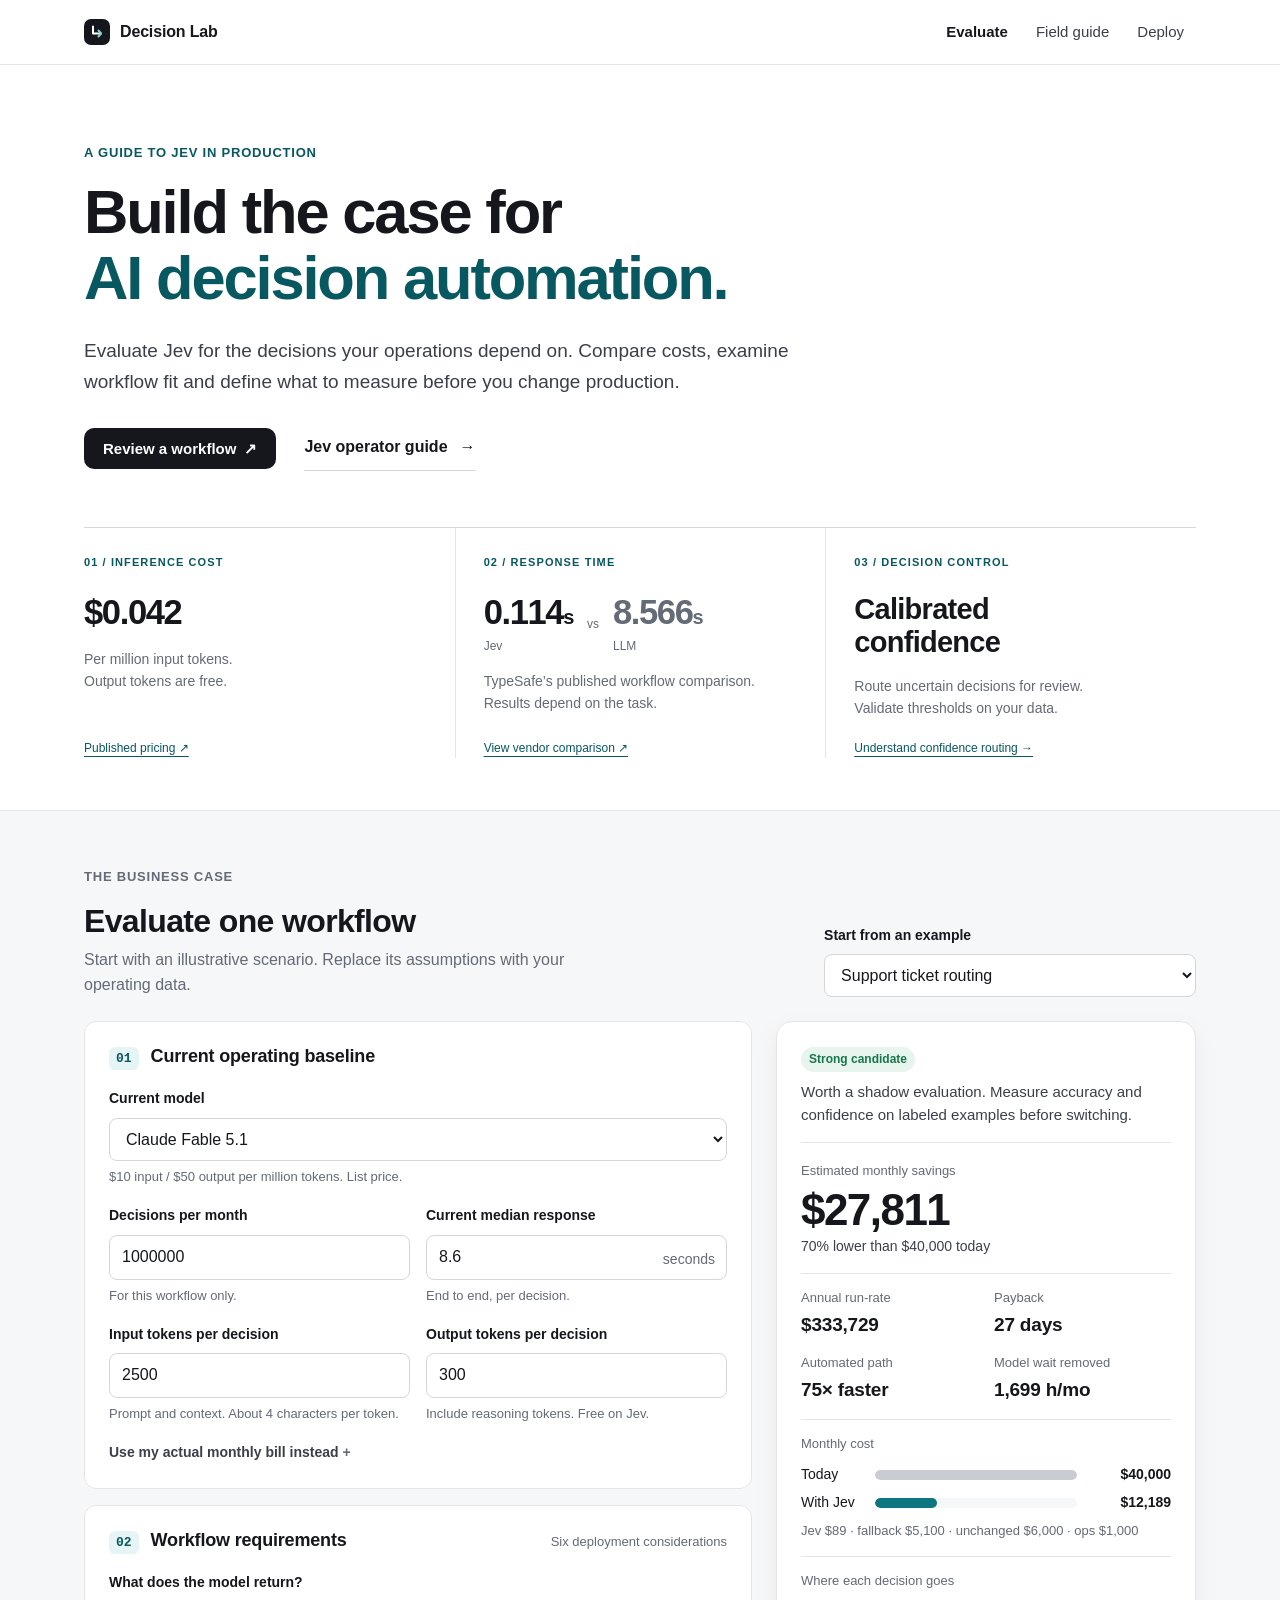
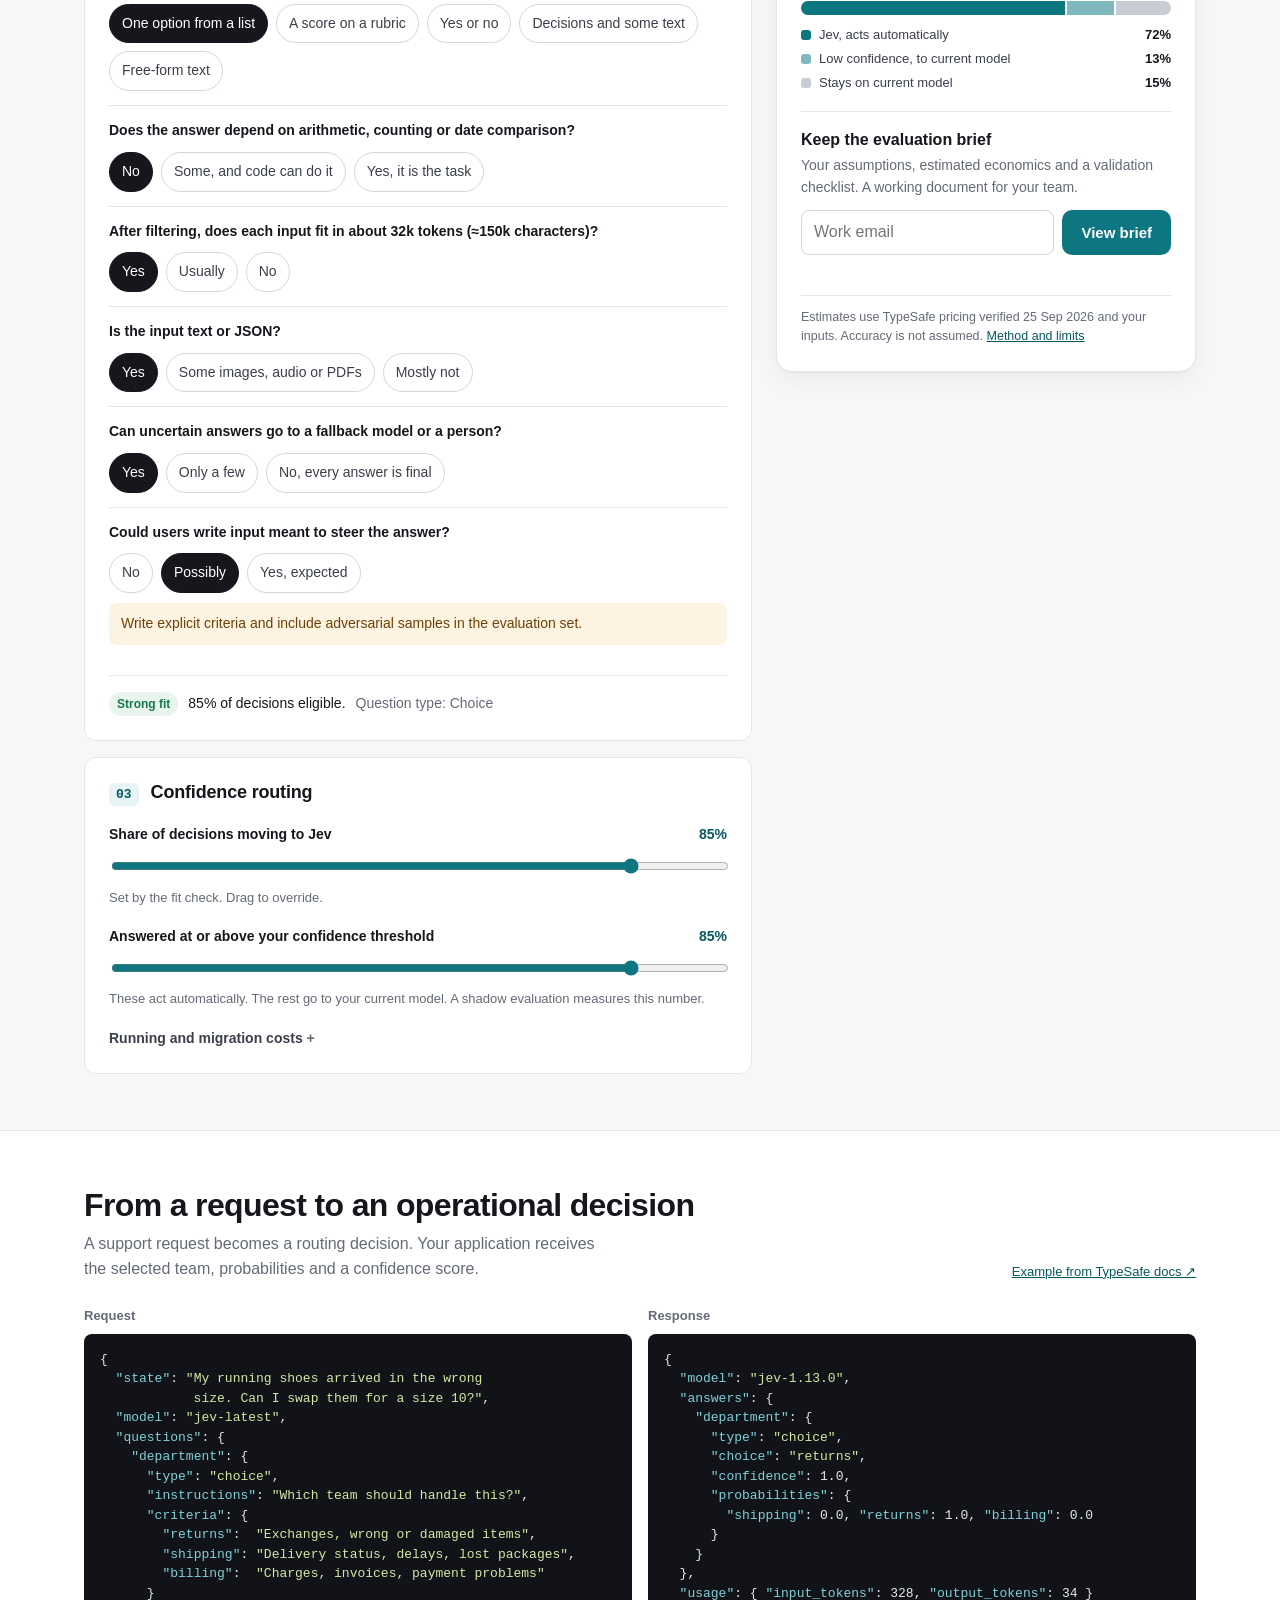
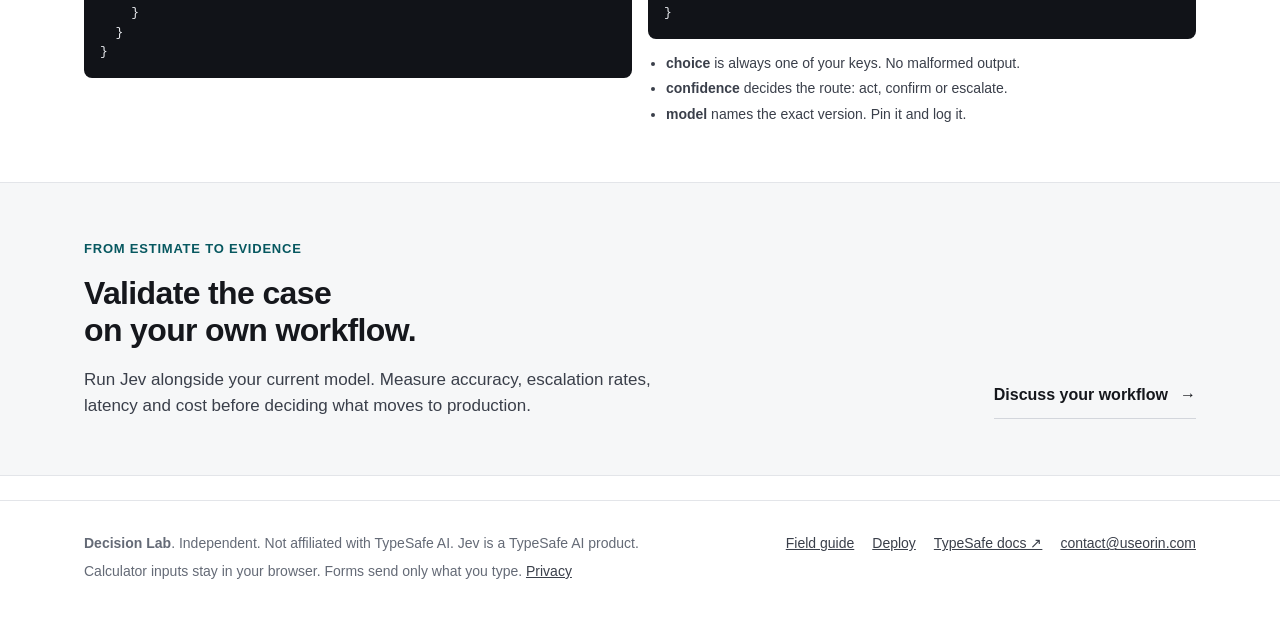
==== commit a7ab7c9e: "Point booking links and Discuss your workflow to Calendly Co-authored-by: Cursor <cursoragent@cursor" ====
--- a/index.html
+++ b/index.html
@@ -306,7 +306,7 @@
         <p class="lede" style="font-size:17px">Run Jev alongside your current model. Measure accuracy, escalation rates, latency and cost before deciding what moves to production.</p>
       </div>
       <div class="partner-band-actions">
-        <a class="hero-link" href="partner.html">Discuss your workflow <span aria-hidden="true">→</span></a>
+        <a class="hero-link" href="https://calendly.com/harish-useorin/30min" target="_blank" rel="noopener" data-booking>Discuss your workflow <span aria-hidden="true">→</span></a>
       </div>
     </div>
   </section>
